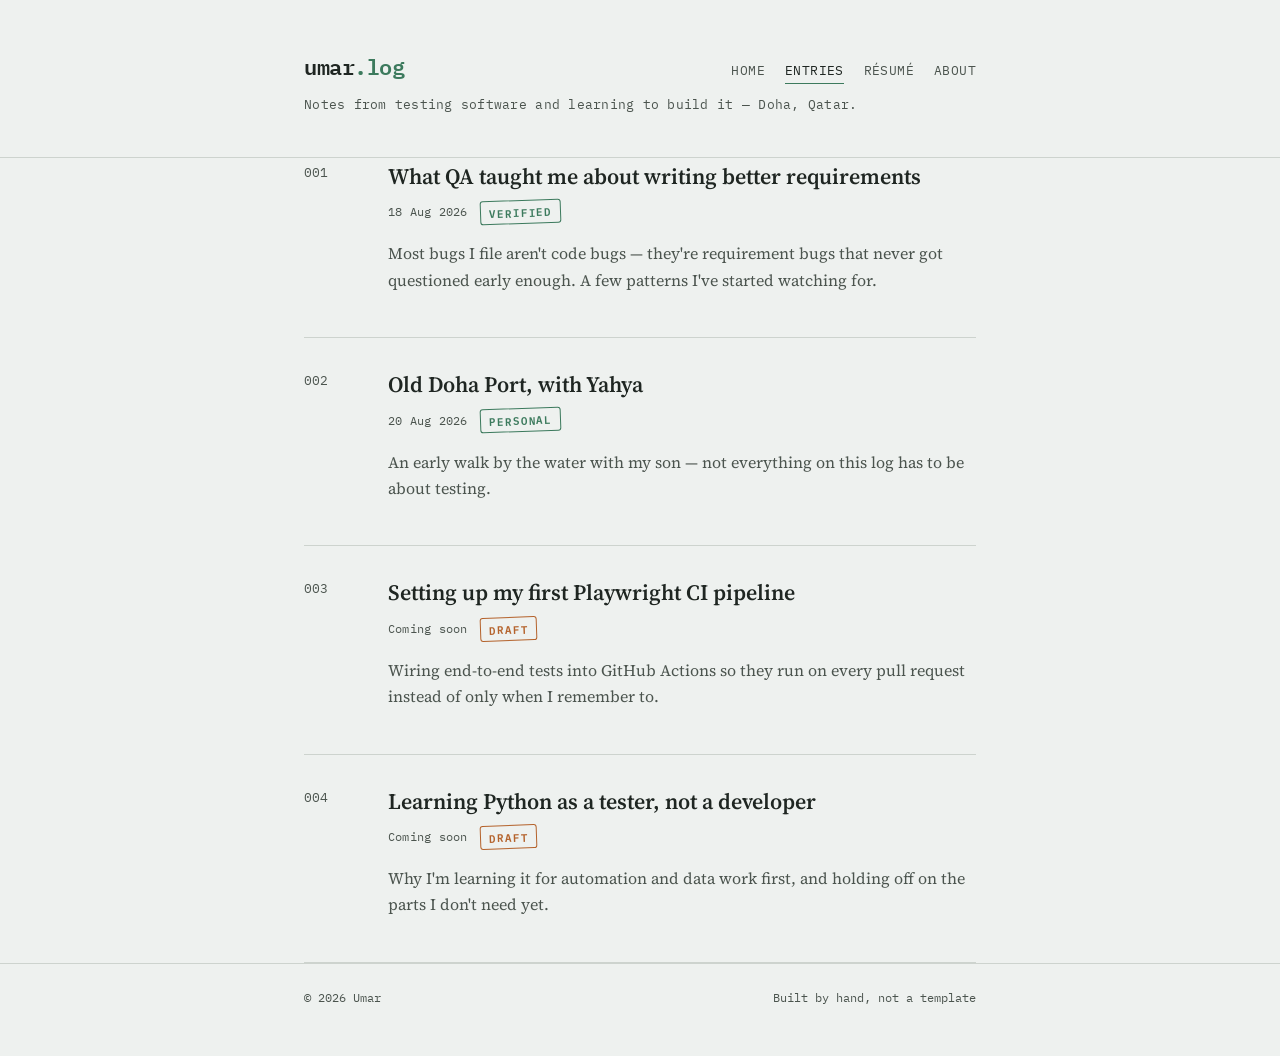
==== blog.html @ 425f2299 "initial site" ====
<!DOCTYPE html>
<html lang="en">
<head>
<meta charset="UTF-8">
<meta name="viewport" content="width=device-width, initial-scale=1.0">
<title>Blog — Umar Nawaz</title>
<meta name="description" content="Notes on software testing, computing, and building things properly.">
<link rel="stylesheet" href="style.css">
</head>
<body>

<header class="site-head">
  <div class="wrap">
    <div class="head-row">
      <a href="index.html" class="site-title">umar<span>.log</span></a>
      <nav class="site-nav">
        <a href="index.html">Home</a>
        <a href="blog.html" aria-current="page">Entries</a>
        <a href="resume.html">Résumé</a>
        <a href="about.html">About</a>
      </nav>
    </div>
    <p class="tagline">Notes from testing software and learning to build it — Doha, Qatar.</p>
  </div>
</header>

<main class="wrap">
  <div class="log">

    <article class="entry">
      <div class="entry-index">001</div>
      <div class="entry-body">
        <a href="post-1.html" class="entry-title">What QA taught me about writing better requirements</a>
        <div class="entry-meta">
          <span>18 Aug 2026</span>
          <span class="stamp pass">Verified</span>
        </div>
        <p class="entry-excerpt">Most bugs I file aren't code bugs — they're requirement bugs that never got questioned early enough. A few patterns I've started watching for.</p>
      </div>
    </article>

    <article class="entry">
      <div class="entry-index">002</div>
      <div class="entry-body">
        <a href="post-2.html" class="entry-title">Old Doha Port, with Yahya</a>
        <div class="entry-meta">
          <span>20 Aug 2026</span>
          <span class="stamp pass">Personal</span>
        </div>
        <p class="entry-excerpt">An early walk by the water with my son — not everything on this log has to be about testing.</p>
      </div>
    </article>

    <article class="entry">
      <div class="entry-index">003</div>
      <div class="entry-body">
        <a href="#" class="entry-title">Setting up my first Playwright CI pipeline</a>
        <div class="entry-meta">
          <span>Coming soon</span>
          <span class="stamp draft">Draft</span>
        </div>
        <p class="entry-excerpt">Wiring end-to-end tests into GitHub Actions so they run on every pull request instead of only when I remember to.</p>
      </div>
    </article>

    <article class="entry">
      <div class="entry-index">004</div>
      <div class="entry-body">
        <a href="#" class="entry-title">Learning Python as a tester, not a developer</a>
        <div class="entry-meta">
          <span>Coming soon</span>
          <span class="stamp draft">Draft</span>
        </div>
        <p class="entry-excerpt">Why I'm learning it for automation and data work first, and holding off on the parts I don't need yet.</p>
      </div>
    </article>

  </div>
</main>

<footer class="site-foot">
  <div class="wrap" style="display:flex; justify-content:space-between; width:100%; flex-wrap:wrap; gap:8px;">
    <span>&copy; 2026 Umar</span>
    <span>Built by hand, not a template</span>
  </div>
</footer>

</body>
</html>
---- style.css ----
@import url('https://fonts.googleapis.com/css2?family=IBM+Plex+Mono:wght@400;500;600&family=Source+Serif+4:opsz,wght@8..60,400;8..60,600&display=swap');

:root {
  --paper: #eef1ef;
  --paper-raised: #f7f8f6;
  --ink: #1f2622;
  --ink-soft: #4b544e;
  --line: #cdd3ce;
  --stamp-green: #3c7a5d;
  --stamp-amber: #b4622b;
  --mono: 'IBM Plex Mono', ui-monospace, monospace;
  --serif: 'Source Serif 4', Georgia, serif;
}

* { box-sizing: border-box; }

html { scroll-behavior: smooth; }

html, body {
  overflow-x: hidden;
}

body {
  margin: 0;
  background: var(--paper);
  color: var(--ink);
  font-family: var(--serif);
  font-size: 18px;
  line-height: 1.65;
  -webkit-font-smoothing: antialiased;
  max-width: 100%;
}

a { color: inherit; }

.wrap {
  max-width: 720px;
  margin: 0 auto;
  padding: 0 24px;
}

/* ---------- Header ---------- */

header.site-head {
  border-bottom: 1px solid var(--line);
  padding: 48px 0 28px;
}

.head-row {
  display: flex;
  align-items: baseline;
  justify-content: space-between;
  gap: 16px;
  flex-wrap: wrap;
}

.site-title {
  font-family: var(--mono);
  font-weight: 600;
  font-size: 22px;
  letter-spacing: -0.02em;
  text-decoration: none;
  color: var(--ink);
}

.site-title span {
  color: var(--stamp-green);
}

nav.site-nav {
  display: flex;
  flex-wrap: wrap;
  gap: 12px 20px;
  font-family: var(--mono);
  font-size: 13px;
  letter-spacing: 0.03em;
  text-transform: uppercase;
}

nav.site-nav a {
  text-decoration: none;
  color: var(--ink-soft);
  border-bottom: 1px solid transparent;
  padding-bottom: 2px;
  transition: border-color 0.15s ease, color 0.15s ease;
}

nav.site-nav a:hover,
nav.site-nav a[aria-current="page"] {
  color: var(--ink);
  border-color: var(--stamp-green);
}

.tagline {
  margin-top: 10px;
  font-family: var(--mono);
  font-size: 13px;
  color: var(--ink-soft);
  letter-spacing: 0.02em;
}

/* ---------- Log entries (homepage list) ---------- */

main { padding: 40px 0 80px; }

.log {
  display: flex;
  flex-direction: column;
}

.entry {
  display: grid;
  grid-template-columns: 64px 1fr;
  gap: 20px;
  padding: 28px 0;
  border-bottom: 1px solid var(--line);
}

.entry:first-child { padding-top: 0; }

.entry-index {
  font-family: var(--mono);
  font-size: 13px;
  color: var(--ink-soft);
  padding-top: 4px;
}

.entry-body a.entry-title {
  display: inline-block;
  font-family: var(--serif);
  font-weight: 600;
  font-size: 22px;
  text-decoration: none;
  color: var(--ink);
  margin-bottom: 6px;
}

.entry-body a.entry-title:hover { color: var(--stamp-green); }

.entry-meta {
  display: flex;
  align-items: center;
  gap: 12px;
  margin-bottom: 10px;
  font-family: var(--mono);
  font-size: 12px;
  color: var(--ink-soft);
  letter-spacing: 0.02em;
}

.entry-excerpt {
  color: var(--ink-soft);
  font-size: 16px;
}

/* ---------- Stamp badge (signature element) ---------- */

.stamp {
  display: inline-flex;
  align-items: center;
  font-family: var(--mono);
  font-size: 11px;
  font-weight: 600;
  letter-spacing: 0.08em;
  text-transform: uppercase;
  border: 1.5px solid currentColor;
  border-radius: 3px;
  padding: 2px 8px;
  transform: rotate(-2deg);
}

.stamp.pass { color: var(--stamp-green); }
.stamp.draft { color: var(--stamp-amber); }

/* ---------- Post page ---------- */

.post-head { padding: 8px 0 32px; border-bottom: 1px solid var(--line); margin-bottom: 32px; }

.post-head .entry-meta { margin-bottom: 16px; }

h1.post-title {
  font-family: var(--serif);
  font-size: 36px;
  font-weight: 600;
  line-height: 1.2;
  margin: 0 0 4px;
}

.post-photo {
  display: block;
  width: 100%;
  height: auto;
  border-radius: 4px;
  border: 1px solid var(--line);
  margin: 8px 0 28px;
}

.post-body h2 {
  font-family: var(--mono);
  font-size: 15px;
  text-transform: uppercase;
  letter-spacing: 0.04em;
  color: var(--stamp-green);
  margin-top: 40px;
}

.post-body p { margin: 18px 0; }

.post-body code {
  font-family: var(--mono);
  background: var(--paper-raised);
  border: 1px solid var(--line);
  padding: 1px 6px;
  border-radius: 3px;
  font-size: 0.9em;
}

.post-body blockquote {
  margin: 24px 0;
  padding: 4px 0 4px 18px;
  border-left: 3px solid var(--stamp-green);
  color: var(--ink-soft);
  font-style: italic;
}

/* ---------- About page ---------- */

.about-body p { margin: 18px 0; }

.field-list {
  list-style: none;
  padding: 0;
  margin: 24px 0;
  font-family: var(--mono);
  font-size: 14px;
}

.field-list li {
  display: flex;
  justify-content: space-between;
  padding: 10px 0;
  border-bottom: 1px dashed var(--line);
  color: var(--ink-soft);
}

.field-list li span:last-child { color: var(--ink); }

/* ---------- Footer ---------- */

footer.site-foot {
  border-top: 1px solid var(--line);
  padding: 24px 0 48px;
  font-family: var(--mono);
  font-size: 12px;
  color: var(--ink-soft);
  display: flex;
  justify-content: space-between;
  flex-wrap: wrap;
  gap: 8px;
}

/* ---------- Hub homepage ---------- */

.hero {
  padding: 40px 0 40px;
  border-bottom: 1px solid var(--line);
  margin-bottom: 8px;
}

.hero-eyebrow {
  font-family: var(--mono);
  font-size: 12px;
  letter-spacing: 0.08em;
  text-transform: uppercase;
  color: var(--stamp-green);
  margin: 0 0 10px;
}

.hero-row {
  display: flex;
  align-items: center;
  gap: 24px;
}

.hero-photo {
  width: 140px;
  height: 140px;
  border-radius: 50%;
  object-fit: cover;
  border: 1.5px solid var(--line);
  flex-shrink: 0;
}

.hero h1 {
  font-family: var(--serif);
  font-size: 34px;
  font-weight: 600;
  line-height: 1.25;
  margin: 0 0 14px;
}

.hero p.lede {
  color: var(--ink-soft);
  font-size: 17px;
  max-width: 60ch;
  margin: 0;
}

.chapter-label {
  font-family: var(--mono);
  font-size: 12px;
  letter-spacing: 0.1em;
  text-transform: uppercase;
  color: var(--ink-soft);
  margin: 40px 0 4px;
}

.chapters {
  display: flex;
  flex-direction: column;
}

.chapter-item {
  display: grid;
  grid-template-columns: 56px 1fr 20px;
  align-items: start;
  gap: 16px;
  padding: 22px 0;
  border-bottom: 1px solid var(--line);
  text-decoration: none;
  color: var(--ink);
}

.chapter-item:first-child { padding-top: 6px; }

.chapter-num {
  font-family: var(--mono);
  font-size: 13px;
  color: var(--stamp-green);
  padding-top: 3px;
}

.chapter-text h3 {
  font-family: var(--serif);
  font-size: 20px;
  font-weight: 600;
  margin: 0 0 4px;
}

.chapter-text p {
  margin: 0;
  color: var(--ink-soft);
  font-size: 15px;
}

.chapter-arrow {
  font-family: var(--mono);
  color: var(--ink-soft);
  padding-top: 3px;
  transition: transform 0.15s ease, color 0.15s ease;
}

.chapter-item:hover .chapter-arrow {
  transform: translateX(3px);
  color: var(--stamp-green);
}

.chapter-item:hover .chapter-text h3 { color: var(--stamp-green); }

/* ---------- Résumé page ---------- */

.resume-section { margin-top: 36px; }

.resume-section h2 {
  font-family: var(--mono);
  font-size: 14px;
  text-transform: uppercase;
  letter-spacing: 0.05em;
  color: var(--stamp-green);
  margin: 0 0 18px;
}

.resume-item { margin-bottom: 22px; }

.resume-item-head {
  display: flex;
  justify-content: space-between;
  align-items: baseline;
  gap: 12px;
  flex-wrap: wrap;
}

.resume-item-head h3 {
  font-family: var(--serif);
  font-size: 18px;
  font-weight: 600;
  margin: 0;
}

.resume-item-date {
  font-family: var(--mono);
  font-size: 12px;
  color: var(--ink-soft);
  white-space: nowrap;
}

.resume-item-role {
  font-family: var(--mono);
  font-size: 13px;
  color: var(--stamp-green);
  margin: 2px 0 8px;
}

.resume-item ul {
  margin: 0;
  padding-left: 18px;
  color: var(--ink-soft);
  font-size: 15px;
}

.resume-item li { margin-bottom: 4px; }

.resume-skills {
  display: flex;
  flex-wrap: wrap;
  gap: 8px;
}

.skill-tag {
  font-family: var(--mono);
  font-size: 12px;
  border: 1px solid var(--line);
  background: var(--paper-raised);
  padding: 4px 10px;
  border-radius: 3px;
  color: var(--ink-soft);
}

.download-note {
  font-family: var(--mono);
  font-size: 12px;
  color: var(--ink-soft);
  margin-top: 8px;
}

/* ---------- Responsive ---------- */

@media (max-width: 560px) {
  body { font-size: 16px; }
  nav.site-nav { gap: 10px 14px; }
  .hero { padding-top: 28px; }
  .hero-row { flex-direction: column; align-items: flex-start; gap: 16px; }
  .hero-photo { width: 96px; height: 96px; }
  .entry { grid-template-columns: 1fr; gap: 6px; }
  .entry-index { padding-top: 0; }
  h1.post-title { font-size: 28px; }
  .hero h1 { font-size: 26px; }
  .chapter-item { grid-template-columns: 40px 1fr 16px; gap: 10px; }
  .resume-item-head { flex-direction: column; gap: 2px; }
}

/* ---------- Motion & accessibility ---------- */

@media (prefers-reduced-motion: reduce) {
  html { scroll-behavior: auto; }
}

a:focus-visible,
button:focus-visible {
  outline: 2px solid var(--stamp-green);
  outline-offset: 3px;
}
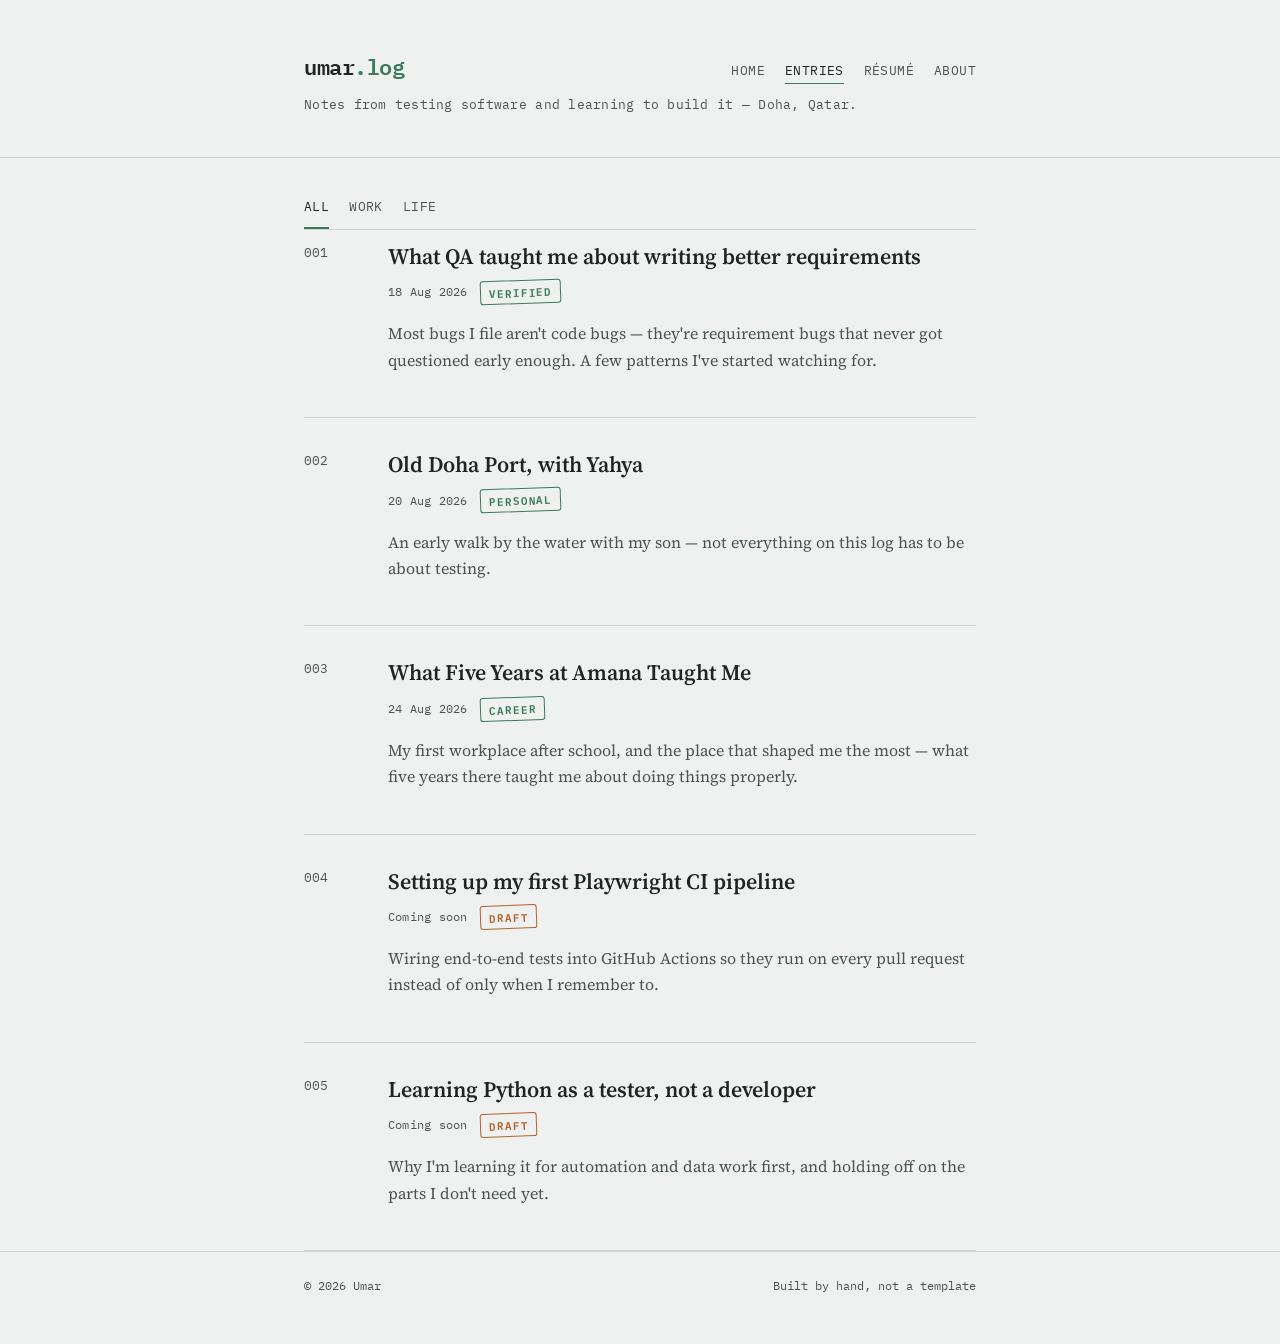
==== commit abfada7c: "add Amana Bank post with custom graphics" ====
--- a/blog.html
+++ b/blog.html
@@ -25,9 +25,15 @@
 </header>
 
 <main class="wrap">
+  <div class="filter-tabs">
+    <button class="filter-tab active" data-filter="all">All</button>
+    <button class="filter-tab" data-filter="work">Work</button>
+    <button class="filter-tab" data-filter="life">Life</button>
+  </div>
+
   <div class="log">
 
-    <article class="entry">
+    <article class="entry" data-category="work">
       <div class="entry-index">001</div>
       <div class="entry-body">
         <a href="post-1.html" class="entry-title">What QA taught me about writing better requirements</a>
@@ -39,7 +45,7 @@
       </div>
     </article>
 
-    <article class="entry">
+    <article class="entry" data-category="life">
       <div class="entry-index">002</div>
       <div class="entry-body">
         <a href="post-2.html" class="entry-title">Old Doha Port, with Yahya</a>
@@ -51,8 +57,20 @@
       </div>
     </article>
 
-    <article class="entry">
+    <article class="entry" data-category="work">
       <div class="entry-index">003</div>
+      <div class="entry-body">
+        <a href="post-3.html" class="entry-title">What Five Years at Amana Taught Me</a>
+        <div class="entry-meta">
+          <span>24 Aug 2026</span>
+          <span class="stamp pass">Career</span>
+        </div>
+        <p class="entry-excerpt">My first workplace after school, and the place that shaped me the most — what five years there taught me about doing things properly.</p>
+      </div>
+    </article>
+
+    <article class="entry" data-category="work">
+      <div class="entry-index">004</div>
       <div class="entry-body">
         <a href="#" class="entry-title">Setting up my first Playwright CI pipeline</a>
         <div class="entry-meta">
@@ -63,8 +81,8 @@
       </div>
     </article>
 
-    <article class="entry">
-      <div class="entry-index">004</div>
+    <article class="entry" data-category="work">
+      <div class="entry-index">005</div>
       <div class="entry-body">
         <a href="#" class="entry-title">Learning Python as a tester, not a developer</a>
         <div class="entry-meta">
@@ -85,5 +103,26 @@
   </div>
 </footer>
 
+<script>
+  const tabs = document.querySelectorAll('.filter-tab');
+  const entries = document.querySelectorAll('.entry');
+
+  tabs.forEach(tab => {
+    tab.addEventListener('click', () => {
+      tabs.forEach(t => t.classList.remove('active'));
+      tab.classList.add('active');
+
+      const filter = tab.dataset.filter;
+      entries.forEach(entry => {
+        if (filter === 'all' || entry.dataset.category === filter) {
+          entry.style.display = '';
+        } else {
+          entry.style.display = 'none';
+        }
+      });
+    });
+  });
+</script>
+
 </body>
 </html>
--- a/style.css
+++ b/style.css
@@ -101,6 +101,36 @@
 
 /* ---------- Log entries (homepage list) ---------- */
 
+.filter-tabs {
+  display: flex;
+  gap: 20px;
+  margin: 40px 0 8px;
+  border-bottom: 1px solid var(--line);
+}
+
+.filter-tab {
+  background: none;
+  border: none;
+  cursor: pointer;
+  font-family: var(--mono);
+  font-size: 13px;
+  letter-spacing: 0.03em;
+  text-transform: uppercase;
+  color: var(--ink-soft);
+  padding: 0 0 12px;
+  border-bottom: 2px solid transparent;
+  transition: color 0.15s ease, border-color 0.15s ease;
+}
+
+.filter-tab:hover {
+  color: var(--ink);
+}
+
+.filter-tab.active {
+  color: var(--ink);
+  border-color: var(--stamp-green);
+}
+
 main { padding: 40px 0 80px; }
 
 .log {
@@ -193,6 +223,14 @@
   border-radius: 4px;
   border: 1px solid var(--line);
   margin: 8px 0 28px;
+}
+
+.post-graphic {
+  display: block;
+  width: 100%;
+  max-width: 500px;
+  height: auto;
+  margin: 8px auto 28px;
 }
 
 .post-body h2 {
